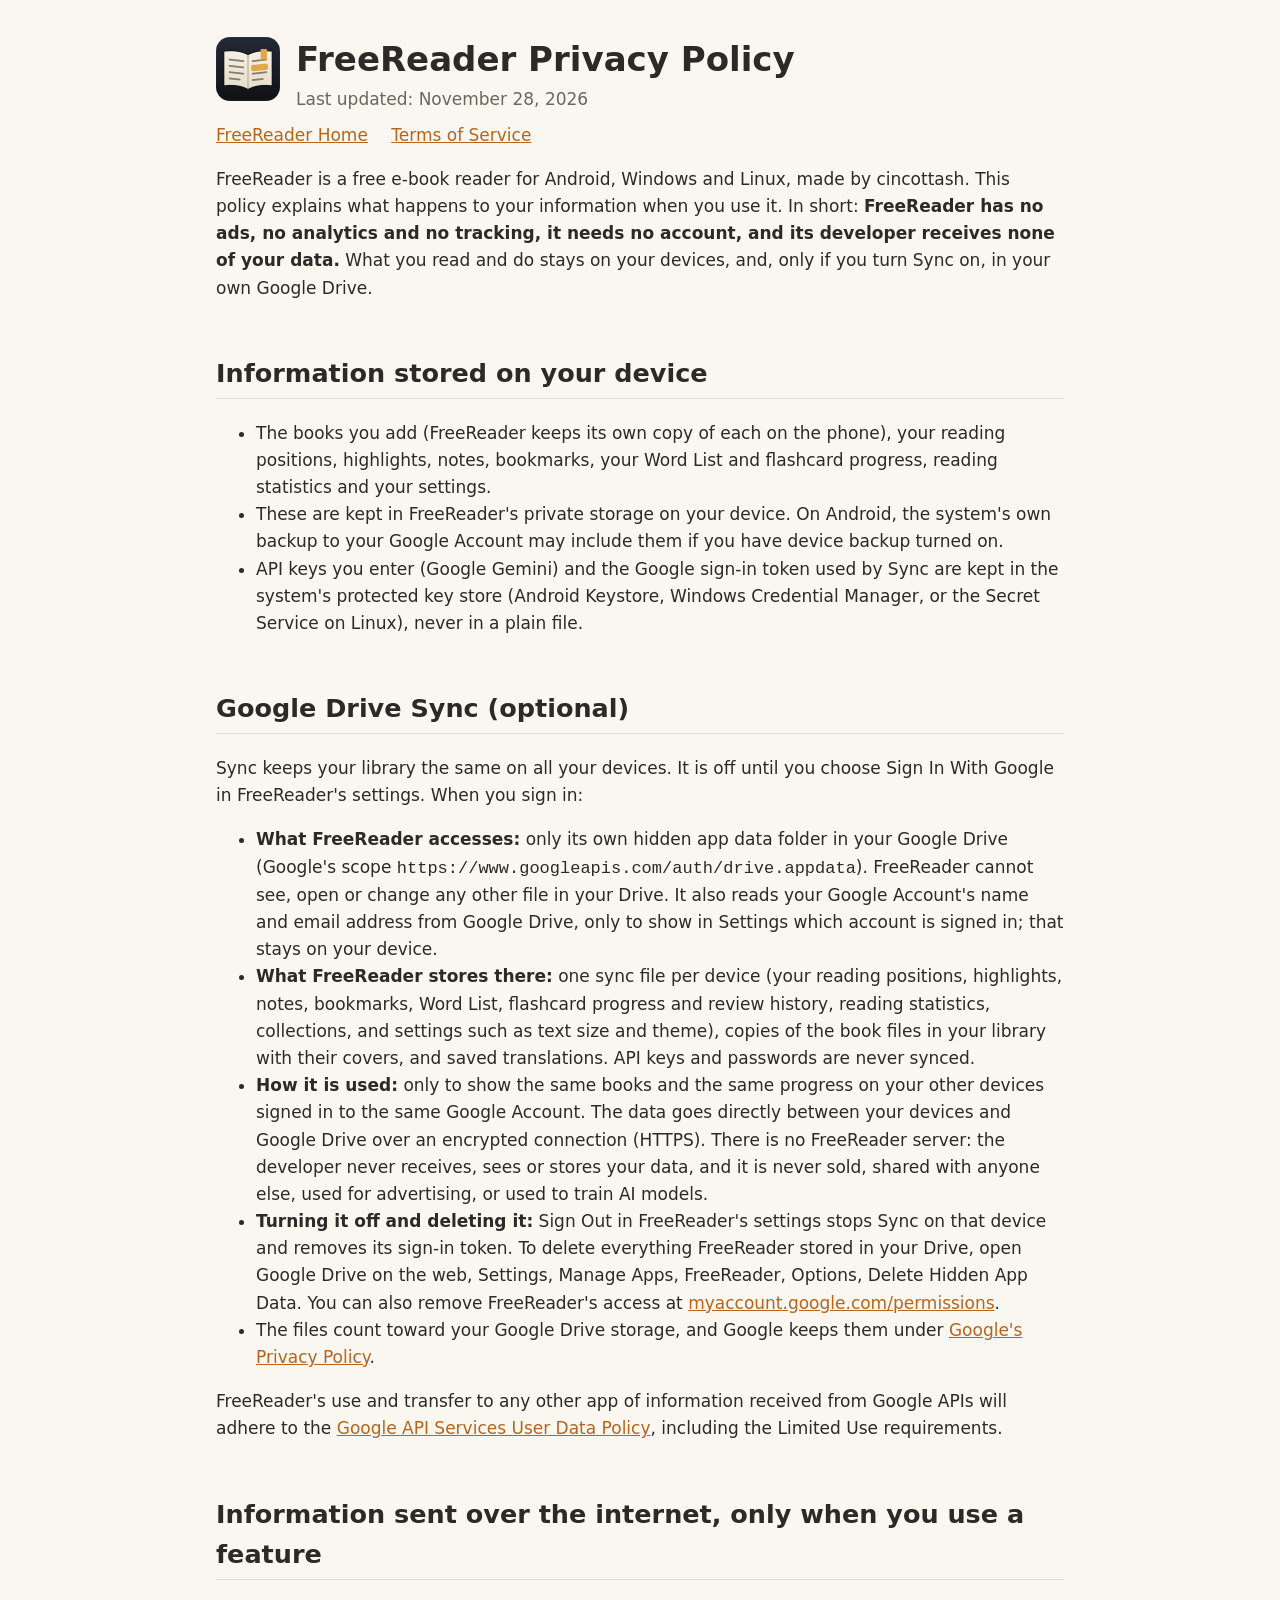
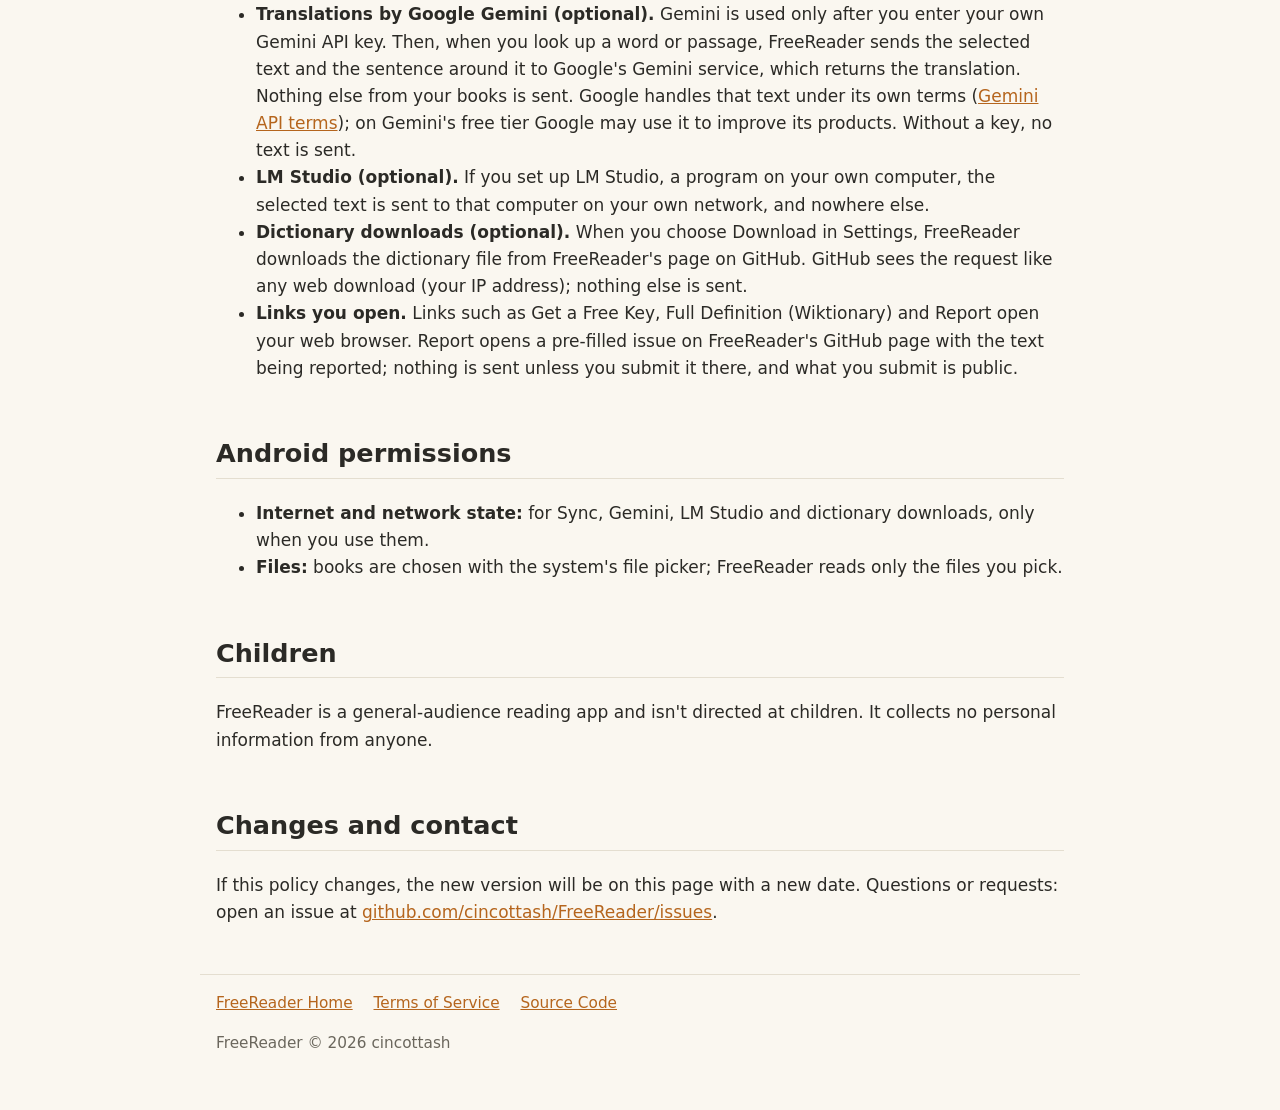
==== docs/privacy.html @ 3ce33656 "Website for GitHub Pages (docs folder): a home page saying what FreeReader is and how it uses a Goog" ====
<!doctype html>
<html lang="en">
<head>
<meta charset="utf-8">
<meta name="viewport" content="width=device-width, initial-scale=1">
<title>FreeReader Privacy Policy</title>
<link rel="icon" href="assets/icon.png">
<link rel="stylesheet" href="assets/site.css">
</head>
<body>
<header>
  <a href="index.html"><img src="assets/icon.png" alt="FreeReader icon"></a>
  <div>
    <h1>FreeReader Privacy Policy</h1>
    <p>Last updated: November 28, 2026</p>
  </div>
</header>
<nav>
  <a href="index.html">FreeReader Home</a>
  <a href="terms.html">Terms of Service</a>
</nav>
<main>
  <p>
    FreeReader is a free e-book reader for Android, Windows and Linux, made by cincottash. This policy explains what
    happens to your information when you use it. In short: <strong>FreeReader has no ads, no analytics and no
    tracking, it needs no account, and its developer receives none of your data.</strong> What you read and do stays
    on your devices, and, only if you turn Sync on, in your own Google Drive.
  </p>

  <h2>Information stored on your device</h2>
  <ul>
    <li>The books you add (FreeReader keeps its own copy of each on the phone), your reading positions, highlights,
        notes, bookmarks, your Word List and flashcard progress, reading statistics and your settings.</li>
    <li>These are kept in FreeReader's private storage on your device. On Android, the system's own backup to your
        Google Account may include them if you have device backup turned on.</li>
    <li>API keys you enter (Google Gemini) and the Google sign-in token used by Sync are kept in the system's
        protected key store (Android Keystore, Windows Credential Manager, or the Secret Service on Linux), never in
        a plain file.</li>
  </ul>

  <h2>Google Drive Sync (optional)</h2>
  <p>
    Sync keeps your library the same on all your devices. It is off until you choose Sign In With Google in
    FreeReader's settings. When you sign in:
  </p>
  <ul>
    <li><strong>What FreeReader accesses:</strong> only its own hidden app data folder in your Google Drive (Google's
        scope <code>https://www.googleapis.com/auth/drive.appdata</code>). FreeReader cannot see, open or change any
        other file in your Drive. It also reads your Google Account's name and email address from Google Drive, only
        to show in Settings which account is signed in; that stays on your device.</li>
    <li><strong>What FreeReader stores there:</strong> one sync file per device (your reading positions, highlights,
        notes, bookmarks, Word List, flashcard progress and review history, reading statistics, collections, and
        settings such as text size and theme), copies of the book files in your library with their covers, and saved
        translations. API keys and passwords are never synced.</li>
    <li><strong>How it is used:</strong> only to show the same books and the same progress on your other devices
        signed in to the same Google Account. The data goes directly between your devices and Google Drive over an
        encrypted connection (HTTPS). There is no FreeReader server: the developer never receives, sees or stores
        your data, and it is never sold, shared with anyone else, used for advertising, or used to train AI
        models.</li>
    <li><strong>Turning it off and deleting it:</strong> Sign Out in FreeReader's settings stops Sync on that device
        and removes its sign-in token. To delete everything FreeReader stored in your Drive, open Google Drive on the
        web, Settings, Manage Apps, FreeReader, Options, Delete Hidden App Data. You can also remove FreeReader's
        access at <a href="https://myaccount.google.com/permissions">myaccount.google.com/permissions</a>.</li>
    <li>The files count toward your Google Drive storage, and Google keeps them under
        <a href="https://policies.google.com/privacy">Google's Privacy Policy</a>.</li>
  </ul>
  <p>
    FreeReader's use and transfer to any other app of information received from Google APIs will adhere to the
    <a href="https://developers.google.com/terms/api-services-user-data-policy">Google API Services User Data
    Policy</a>, including the Limited Use requirements.
  </p>

  <h2>Information sent over the internet, only when you use a feature</h2>
  <ul>
    <li><strong>Translations by Google Gemini (optional).</strong> Gemini is used only after you enter your own
        Gemini API key. Then, when you look up a word or passage, FreeReader sends the selected text and the sentence
        around it to Google's Gemini service, which returns the translation. Nothing else from your books is sent.
        Google handles that text under its own terms (<a href="https://ai.google.dev/gemini-api/terms">Gemini API
        terms</a>); on Gemini's free tier Google may use it to improve its products. Without a key, no text is
        sent.</li>
    <li><strong>LM Studio (optional).</strong> If you set up LM Studio, a program on your own computer, the selected
        text is sent to that computer on your own network, and nowhere else.</li>
    <li><strong>Dictionary downloads (optional).</strong> When you choose Download in Settings, FreeReader downloads
        the dictionary file from FreeReader's page on GitHub. GitHub sees the request like any web download (your IP
        address); nothing else is sent.</li>
    <li><strong>Links you open.</strong> Links such as Get a Free Key, Full Definition (Wiktionary) and Report open
        your web browser. Report opens a pre-filled issue on FreeReader's GitHub page with the text being reported;
        nothing is sent unless you submit it there, and what you submit is public.</li>
  </ul>

  <h2>Android permissions</h2>
  <ul>
    <li><strong>Internet and network state:</strong> for Sync, Gemini, LM Studio and dictionary downloads, only when
        you use them.</li>
    <li><strong>Files:</strong> books are chosen with the system's file picker; FreeReader reads only the files you
        pick.</li>
  </ul>

  <h2>Children</h2>
  <p>
    FreeReader is a general-audience reading app and isn't directed at children. It collects no personal information
    from anyone.
  </p>

  <h2>Changes and contact</h2>
  <p>
    If this policy changes, the new version will be on this page with a new date. Questions or requests: open an
    issue at <a href="https://github.com/cincottash/FreeReader/issues">github.com/cincottash/FreeReader/issues</a>.
  </p>
</main>
<footer>
  <a href="index.html">FreeReader Home</a>
  <a href="terms.html">Terms of Service</a>
  <a href="https://github.com/cincottash/FreeReader">Source Code</a>
  <p>FreeReader &copy; 2026 cincottash</p>
</footer>
</body>
</html>
---- docs/assets/site.css ----
:root {
  --bg: #faf7f0;
  --text: #2b2a26;
  --muted: #6b675d;
  --accent: #b5651d;
  --card: #ffffff;
  --line: #e4ded0;
}
@media (prefers-color-scheme: dark) {
  :root {
    --bg: #1d1f22;
    --text: #e8e4da;
    --muted: #a9a496;
    --accent: #e0a060;
    --card: #26292d;
    --line: #3a3d42;
  }
}
* { box-sizing: border-box; }
body {
  margin: 0;
  background: var(--bg);
  color: var(--text);
  font: 17px/1.6 "Segoe UI", system-ui, -apple-system, Roboto, sans-serif;
}
main, header, footer { max-width: 880px; margin: 0 auto; padding: 0 16px; }
header { display: flex; align-items: center; gap: 16px; padding-top: 32px; }
header img { width: 64px; height: 64px; border-radius: 14px; }
header h1 { margin: 0; font-size: 2em; }
header p { margin: 0; color: var(--muted); }
nav { max-width: 880px; margin: 8px auto 0; padding: 0 16px; }
nav a { margin-right: 18px; }
a { color: var(--accent); }
h2 { margin-top: 2em; border-bottom: 1px solid var(--line); padding-bottom: 4px; }
.pictures { display: flex; gap: 16px; align-items: flex-start; flex-wrap: wrap; margin: 24px 0; }
.pictures img { border: 1px solid var(--line); border-radius: 8px; max-width: 100%; height: auto; min-width: 0; }
.pictures .desktop { flex: 3 1 420px; }
.pictures .phone { flex: 1 1 180px; max-width: 260px; }
@media (max-width: 700px) {
  .pictures { display: block; }
  .pictures img { display: block; width: 100%; margin-bottom: 16px; }
  .pictures .phone { max-width: 260px; }
}
.box { background: var(--card); border: 1px solid var(--line); border-radius: 10px; padding: 4px 20px; margin: 20px 0; }
table { border-collapse: collapse; width: 100%; }
td, th { text-align: left; padding: 6px 8px; border-bottom: 1px solid var(--line); vertical-align: top; }
footer { margin-top: 48px; padding-top: 16px; padding-bottom: 40px; border-top: 1px solid var(--line); color: var(--muted); font-size: 0.9em; }
footer a { margin-right: 16px; }
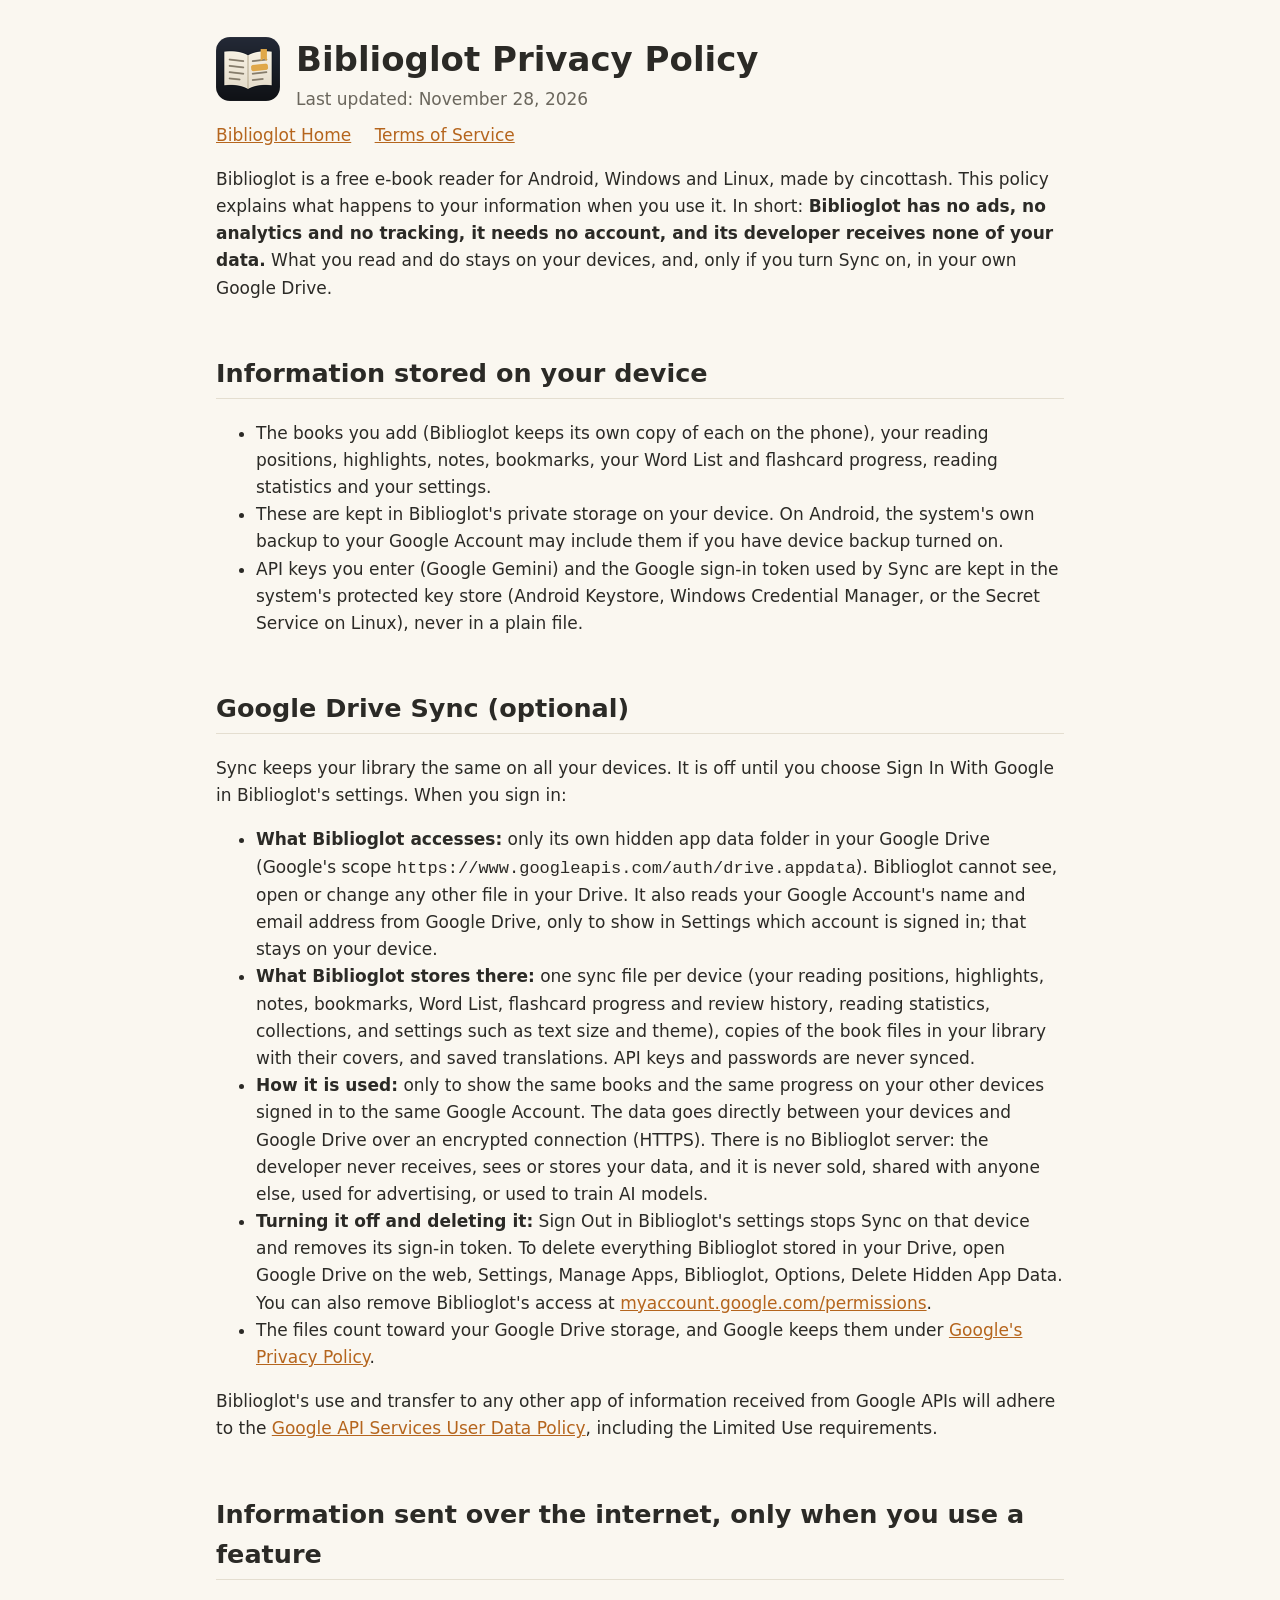
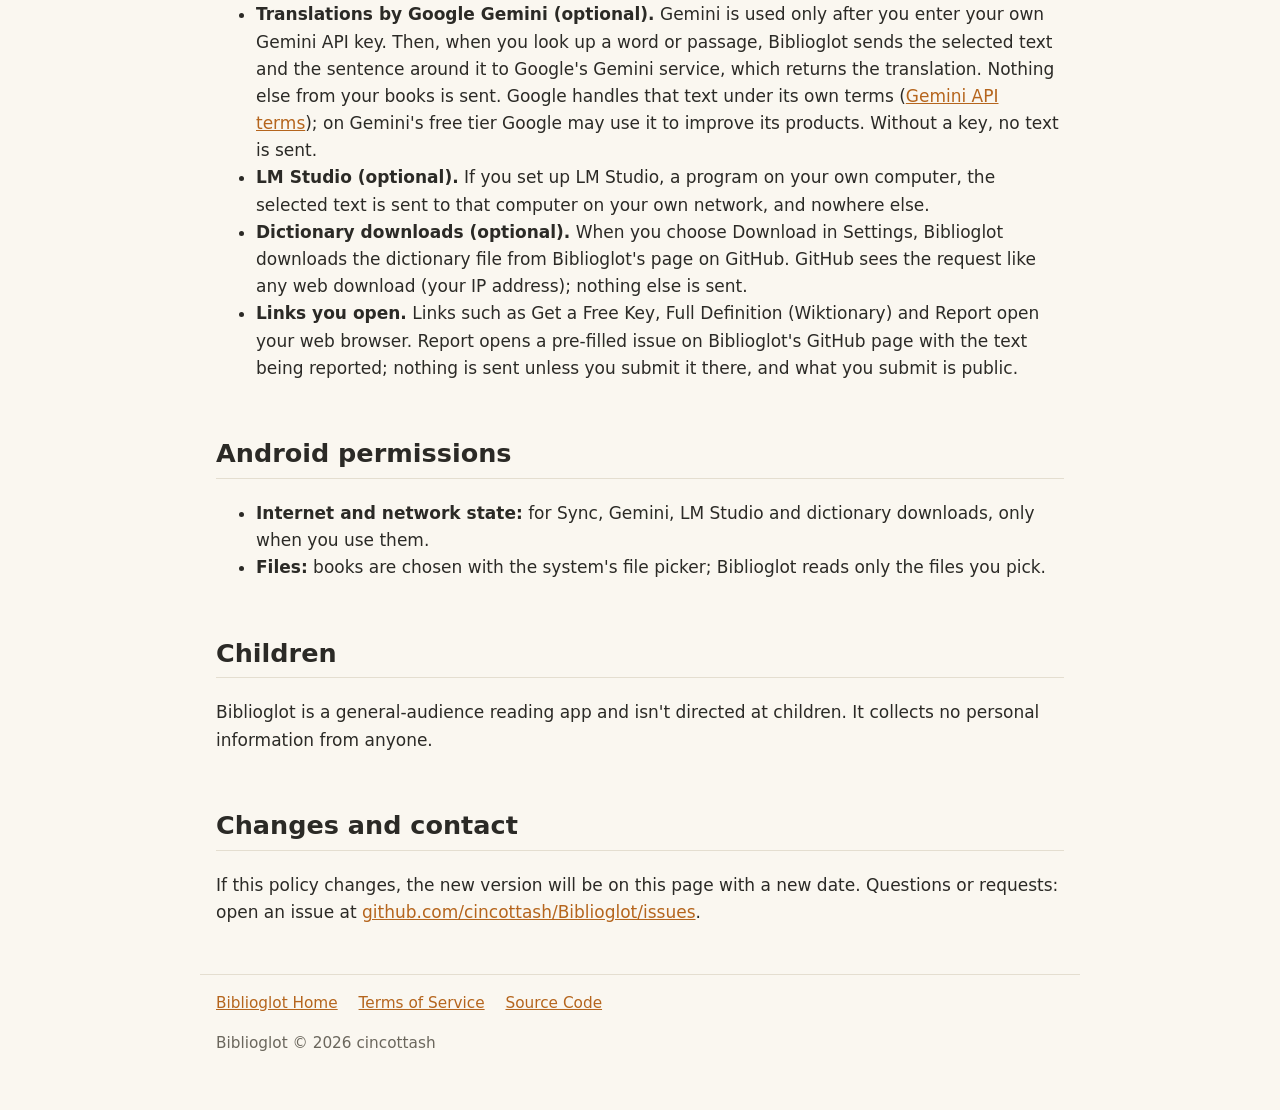
==== commit 1606f586: "FreeReader is now Biblioglot: the name in both apps, the downloads (Biblioglot.exe, Biblioglot-x86_6" ====
--- a/docs/privacy.html
+++ b/docs/privacy.html
@@ -3,35 +3,35 @@
 <head>
 <meta charset="utf-8">
 <meta name="viewport" content="width=device-width, initial-scale=1">
-<title>FreeReader Privacy Policy</title>
+<title>Biblioglot Privacy Policy</title>
 <link rel="icon" href="assets/icon.png">
 <link rel="stylesheet" href="assets/site.css">
 </head>
 <body>
 <header>
-  <a href="index.html"><img src="assets/icon.png" alt="FreeReader icon"></a>
+  <a href="index.html"><img src="assets/icon.png" alt="Biblioglot icon"></a>
   <div>
-    <h1>FreeReader Privacy Policy</h1>
+    <h1>Biblioglot Privacy Policy</h1>
     <p>Last updated: November 28, 2026</p>
   </div>
 </header>
 <nav>
-  <a href="index.html">FreeReader Home</a>
+  <a href="index.html">Biblioglot Home</a>
   <a href="terms.html">Terms of Service</a>
 </nav>
 <main>
   <p>
-    FreeReader is a free e-book reader for Android, Windows and Linux, made by cincottash. This policy explains what
-    happens to your information when you use it. In short: <strong>FreeReader has no ads, no analytics and no
+    Biblioglot is a free e-book reader for Android, Windows and Linux, made by cincottash. This policy explains what
+    happens to your information when you use it. In short: <strong>Biblioglot has no ads, no analytics and no
     tracking, it needs no account, and its developer receives none of your data.</strong> What you read and do stays
     on your devices, and, only if you turn Sync on, in your own Google Drive.
   </p>
 
   <h2>Information stored on your device</h2>
   <ul>
-    <li>The books you add (FreeReader keeps its own copy of each on the phone), your reading positions, highlights,
+    <li>The books you add (Biblioglot keeps its own copy of each on the phone), your reading positions, highlights,
         notes, bookmarks, your Word List and flashcard progress, reading statistics and your settings.</li>
-    <li>These are kept in FreeReader's private storage on your device. On Android, the system's own backup to your
+    <li>These are kept in Biblioglot's private storage on your device. On Android, the system's own backup to your
         Google Account may include them if you have device backup turned on.</li>
     <li>API keys you enter (Google Gemini) and the Google sign-in token used by Sync are kept in the system's
         protected key store (Android Keystore, Windows Credential Manager, or the Secret Service on Linux), never in
@@ -41,31 +41,31 @@
   <h2>Google Drive Sync (optional)</h2>
   <p>
     Sync keeps your library the same on all your devices. It is off until you choose Sign In With Google in
-    FreeReader's settings. When you sign in:
+    Biblioglot's settings. When you sign in:
   </p>
   <ul>
-    <li><strong>What FreeReader accesses:</strong> only its own hidden app data folder in your Google Drive (Google's
-        scope <code>https://www.googleapis.com/auth/drive.appdata</code>). FreeReader cannot see, open or change any
+    <li><strong>What Biblioglot accesses:</strong> only its own hidden app data folder in your Google Drive (Google's
+        scope <code>https://www.googleapis.com/auth/drive.appdata</code>). Biblioglot cannot see, open or change any
         other file in your Drive. It also reads your Google Account's name and email address from Google Drive, only
         to show in Settings which account is signed in; that stays on your device.</li>
-    <li><strong>What FreeReader stores there:</strong> one sync file per device (your reading positions, highlights,
+    <li><strong>What Biblioglot stores there:</strong> one sync file per device (your reading positions, highlights,
         notes, bookmarks, Word List, flashcard progress and review history, reading statistics, collections, and
         settings such as text size and theme), copies of the book files in your library with their covers, and saved
         translations. API keys and passwords are never synced.</li>
     <li><strong>How it is used:</strong> only to show the same books and the same progress on your other devices
         signed in to the same Google Account. The data goes directly between your devices and Google Drive over an
-        encrypted connection (HTTPS). There is no FreeReader server: the developer never receives, sees or stores
+        encrypted connection (HTTPS). There is no Biblioglot server: the developer never receives, sees or stores
         your data, and it is never sold, shared with anyone else, used for advertising, or used to train AI
         models.</li>
-    <li><strong>Turning it off and deleting it:</strong> Sign Out in FreeReader's settings stops Sync on that device
-        and removes its sign-in token. To delete everything FreeReader stored in your Drive, open Google Drive on the
-        web, Settings, Manage Apps, FreeReader, Options, Delete Hidden App Data. You can also remove FreeReader's
+    <li><strong>Turning it off and deleting it:</strong> Sign Out in Biblioglot's settings stops Sync on that device
+        and removes its sign-in token. To delete everything Biblioglot stored in your Drive, open Google Drive on the
+        web, Settings, Manage Apps, Biblioglot, Options, Delete Hidden App Data. You can also remove Biblioglot's
         access at <a href="https://myaccount.google.com/permissions">myaccount.google.com/permissions</a>.</li>
     <li>The files count toward your Google Drive storage, and Google keeps them under
         <a href="https://policies.google.com/privacy">Google's Privacy Policy</a>.</li>
   </ul>
   <p>
-    FreeReader's use and transfer to any other app of information received from Google APIs will adhere to the
+    Biblioglot's use and transfer to any other app of information received from Google APIs will adhere to the
     <a href="https://developers.google.com/terms/api-services-user-data-policy">Google API Services User Data
     Policy</a>, including the Limited Use requirements.
   </p>
@@ -73,18 +73,18 @@
   <h2>Information sent over the internet, only when you use a feature</h2>
   <ul>
     <li><strong>Translations by Google Gemini (optional).</strong> Gemini is used only after you enter your own
-        Gemini API key. Then, when you look up a word or passage, FreeReader sends the selected text and the sentence
+        Gemini API key. Then, when you look up a word or passage, Biblioglot sends the selected text and the sentence
         around it to Google's Gemini service, which returns the translation. Nothing else from your books is sent.
         Google handles that text under its own terms (<a href="https://ai.google.dev/gemini-api/terms">Gemini API
         terms</a>); on Gemini's free tier Google may use it to improve its products. Without a key, no text is
         sent.</li>
     <li><strong>LM Studio (optional).</strong> If you set up LM Studio, a program on your own computer, the selected
         text is sent to that computer on your own network, and nowhere else.</li>
-    <li><strong>Dictionary downloads (optional).</strong> When you choose Download in Settings, FreeReader downloads
-        the dictionary file from FreeReader's page on GitHub. GitHub sees the request like any web download (your IP
+    <li><strong>Dictionary downloads (optional).</strong> When you choose Download in Settings, Biblioglot downloads
+        the dictionary file from Biblioglot's page on GitHub. GitHub sees the request like any web download (your IP
         address); nothing else is sent.</li>
     <li><strong>Links you open.</strong> Links such as Get a Free Key, Full Definition (Wiktionary) and Report open
-        your web browser. Report opens a pre-filled issue on FreeReader's GitHub page with the text being reported;
+        your web browser. Report opens a pre-filled issue on Biblioglot's GitHub page with the text being reported;
         nothing is sent unless you submit it there, and what you submit is public.</li>
   </ul>
 
@@ -92,27 +92,27 @@
   <ul>
     <li><strong>Internet and network state:</strong> for Sync, Gemini, LM Studio and dictionary downloads, only when
         you use them.</li>
-    <li><strong>Files:</strong> books are chosen with the system's file picker; FreeReader reads only the files you
+    <li><strong>Files:</strong> books are chosen with the system's file picker; Biblioglot reads only the files you
         pick.</li>
   </ul>
 
   <h2>Children</h2>
   <p>
-    FreeReader is a general-audience reading app and isn't directed at children. It collects no personal information
+    Biblioglot is a general-audience reading app and isn't directed at children. It collects no personal information
     from anyone.
   </p>
 
   <h2>Changes and contact</h2>
   <p>
     If this policy changes, the new version will be on this page with a new date. Questions or requests: open an
-    issue at <a href="https://github.com/cincottash/FreeReader/issues">github.com/cincottash/FreeReader/issues</a>.
+    issue at <a href="https://github.com/cincottash/Biblioglot/issues">github.com/cincottash/Biblioglot/issues</a>.
   </p>
 </main>
 <footer>
-  <a href="index.html">FreeReader Home</a>
+  <a href="index.html">Biblioglot Home</a>
   <a href="terms.html">Terms of Service</a>
-  <a href="https://github.com/cincottash/FreeReader">Source Code</a>
-  <p>FreeReader &copy; 2026 cincottash</p>
+  <a href="https://github.com/cincottash/Biblioglot">Source Code</a>
+  <p>Biblioglot &copy; 2026 cincottash</p>
 </footer>
 </body>
 </html>
